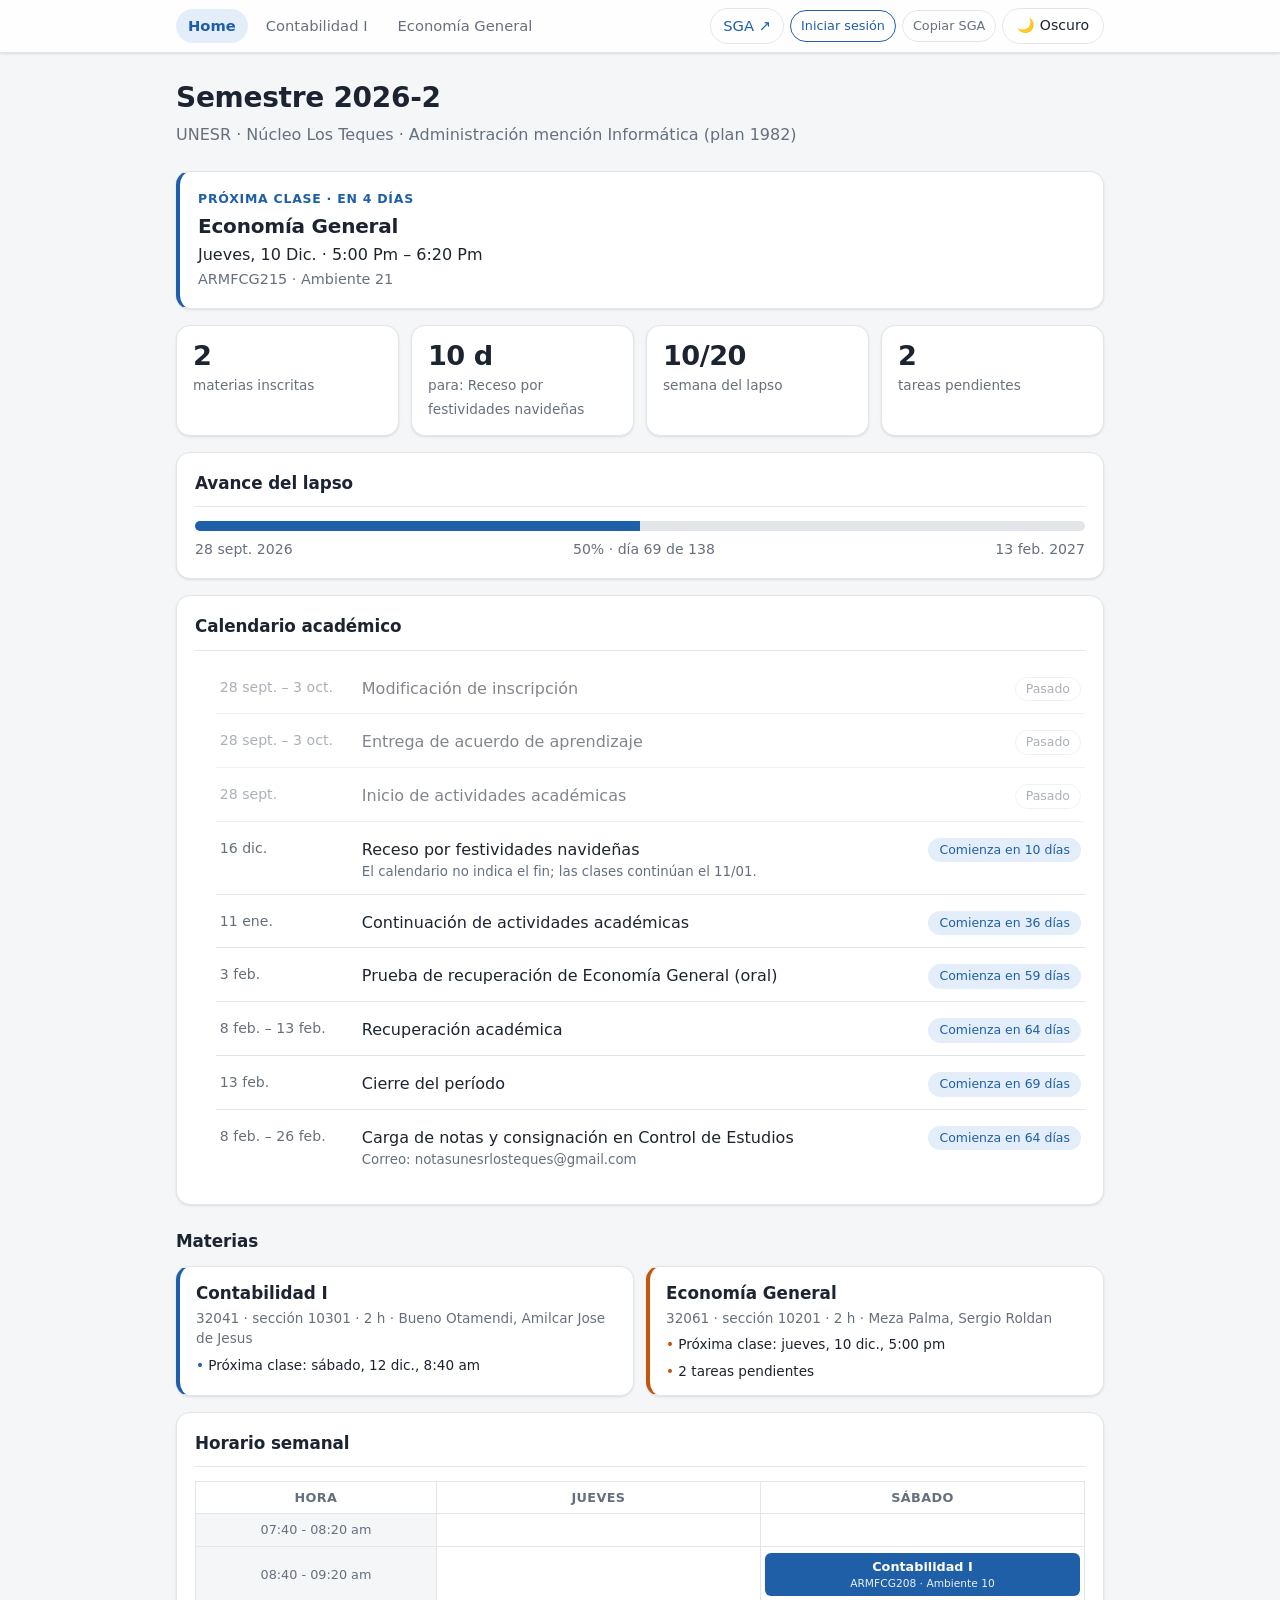
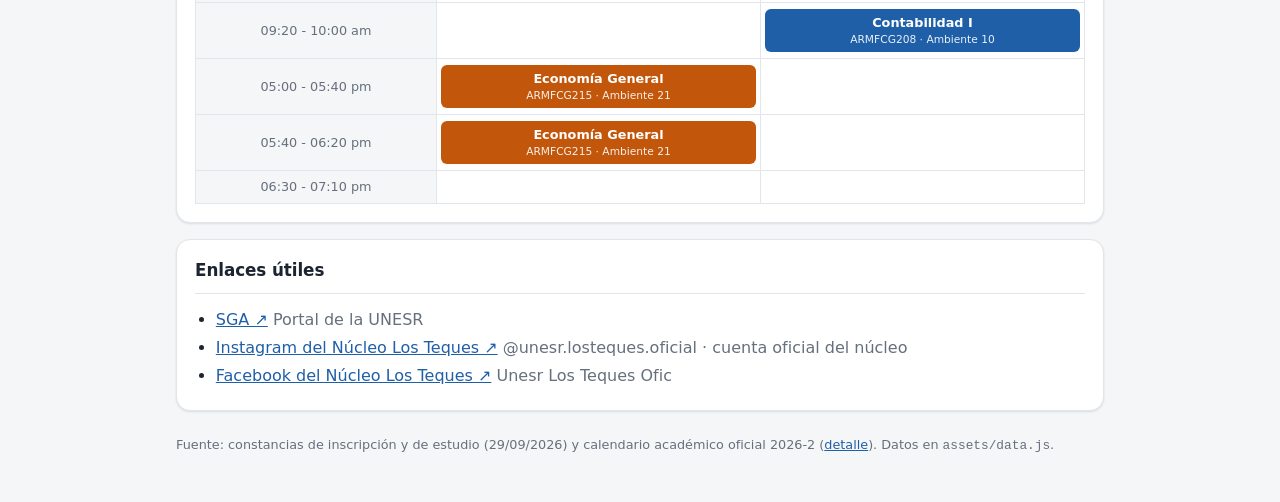
==== docs/index.html @ 752fd614 "Agregar guía para la exposición de las unidades III y IV de Economía General Co-Authored-By: Claude " ====
<!doctype html>
<html lang="es">
<head>
<meta charset="utf-8">
<meta name="viewport" content="width=device-width, initial-scale=1">
<title>UNESR 2026-2 · Home</title>
<link rel="icon" href="data:image/svg+xml,%3Csvg xmlns=%27http://www.w3.org/2000/svg%27 viewBox=%270 0 32 32%27%3E%3Crect width=%2732%27 height=%2732%27 rx=%277%27 fill=%27%231f5fa8%27/%3E%3Ctext x=%2716%27 y=%2722%27 font-size=%2717%27 text-anchor=%27middle%27 fill=%27white%27 font-family=%27sans-serif%27 font-weight=%27700%27%3EU%3C/text%3E%3C/svg%3E">
<meta name="theme-color" content="#1f5fa8">
<link rel="stylesheet" href="assets/style.css?v=20261106095344">
</head>
<body data-root="">
<nav class="top" id="nav"></nav>
<main>
  <h1 id="titulo"></h1>
  <p class="sub" id="sub"></p>

  <section class="card proxima" id="proxima" aria-live="polite"></section>

  <section class="kpis" id="kpis"></section>

  <section class="card">
    <h2>Avance del lapso</h2>
    <div class="bar"><i id="prog"></i></div>
    <div class="row"><span id="ini"></span><span id="pct"></span><span id="fin"></span></div>
  </section>

  <section class="card">
    <h2>Calendario académico</h2>
    <div id="hitos"></div>
  </section>

  <h2>Materias</h2>
  <section class="mats" id="mats"></section>

  <section class="card">
    <h2>Horario semanal</h2>
    <div id="horario"></div>
  </section>

  <section class="card">
    <h2>Enlaces útiles</h2>
    <div id="enlaces"></div>
  </section>

  <section class="card" id="card-privado" hidden>
    <h2>Perfil académico <span class="muted">· solo tú</span></h2>
    <div id="perfil"></div>
    <details>
      <summary>Editar datos privados (JSON)</summary>
      <p><label>Importar perfil desde archivo: <input type="file" id="importar" accept=".json,application/json"></label></p>
      <textarea id="json" rows="16" spellcheck="false"></textarea>
      <p><button class="btn" id="guardar" type="button">Guardar</button> <span class="muted" id="msg"></span></p>
    </details>
  </section>

  <footer>Fuente: constancias de inscripción y de estudio (29/09/2026) y calendario académico oficial 2026-2 (<a href="https://github.com/krojasalfaro7/UNESR-2026-2/blob/develop/Documentos/CALENDARIO.md">detalle</a>). Datos en <code>assets/data.js</code>.</footer>
</main>
<script src="assets/data.js?v=20261106095344"></script>
<script src="assets/app.js?v=20261106095344"></script>
<script type="module" src="assets/privado.js?v=20261106095344"></script>
</body>
</html>
---- docs/assets/style.css ----
:root {
  --bg: #f5f6f8; --card: #fff; --text: #1b2430; --muted: #66707d;
  --line: #e2e6ea; --accent: #1f5fa8; --accent-soft: #e4eefa;
  --a: #1f5fa8; --b: #c2570c; --warn: #fff4d6; --warn-line: #e6c56a;
  --shadow: 0 1px 2px rgba(16,24,40,.05), 0 1px 3px rgba(16,24,40,.06);
  --shadow-h: 0 4px 14px rgba(16,24,40,.10);
}
@media (prefers-color-scheme: dark) {
  :root:not([data-theme="light"]) {
    --bg: #12161b; --card: #1a2028; --text: #e6e9ed; --muted: #99a3b0;
    --line: #2b333d; --accent: #6aa7ec; --accent-soft: #1d2b3d;
    --a: #6aa7ec; --b: #f0925a; --warn: #33290f; --warn-line: #6b5820;
    --shadow: 0 1px 2px rgba(0,0,0,.4); --shadow-h: 0 4px 14px rgba(0,0,0,.5);
  }
}
:root[data-theme="dark"] {
  --bg: #12161b; --card: #1a2028; --text: #e6e9ed; --muted: #99a3b0;
  --line: #2b333d; --accent: #6aa7ec; --accent-soft: #1d2b3d;
  --a: #6aa7ec; --b: #f0925a; --warn: #33290f; --warn-line: #6b5820;
  --shadow: 0 1px 2px rgba(0,0,0,.4); --shadow-h: 0 4px 14px rgba(0,0,0,.5);
}
* { box-sizing: border-box; }
body { margin: 0; background: var(--bg); color: var(--text);
  font: 16px/1.5 system-ui, -apple-system, "Segoe UI", sans-serif; }
a { color: var(--accent); }
main { max-width: 960px; margin: 0 auto; padding: 24px 16px 48px; }
h1 { font-size: 1.6rem; margin: 0; }
h2 { font-size: 1.05rem; margin: 0 0 12px; }
.sub { color: var(--muted); margin: 4px 0 24px; }
.muted { color: var(--muted); }

nav.top { background: var(--card); border-bottom: 1px solid var(--line); position: sticky; top: 0; z-index: 5; }
nav.top .in { max-width: 960px; margin: 0 auto; padding: 8px 16px; display: flex; gap: 6px; align-items: center; flex-wrap: wrap; }
nav.top a { text-decoration: none; color: var(--muted); padding: 6px 12px; border-radius: 99px; font-size: .92rem; white-space: nowrap; }
nav.top a:hover { color: var(--text); background: var(--bg); }
nav.top a.on { color: var(--accent); background: var(--accent-soft); font-weight: 600; }
nav.top .sp { flex: 1; }
nav.top a.sga { color: var(--accent); border: 1px solid var(--line); }
#copiar, #sesion { background: none; color: var(--muted); border: 1px solid var(--line); border-radius: 99px; padding: 5px 10px; font: inherit; font-size: .8rem; cursor: pointer; white-space: nowrap; }
#copiar:hover, #sesion:hover { color: var(--text); border-color: var(--accent); }

.ok { color: #1a7f4b; font-weight: 600; }
.bad { color: #c62828; font-weight: 600; }
:root[data-theme="dark"] .ok { color: #5fd18f; }
:root[data-theme="dark"] .bad { color: #ff7b7b; }
@media (prefers-color-scheme: dark) {
  :root:not([data-theme="light"]) .ok { color: #5fd18f; }
  :root:not([data-theme="light"]) .bad { color: #ff7b7b; }
}

.tl { list-style: none; margin: 0; padding: 0; }
.tl li { display: flex; gap: 12px; align-items: flex-start; padding: 10px 0; border-bottom: 1px solid var(--line); }
.tl li:last-child { border-bottom: 0; }
.tl .fecha { min-width: 130px; color: var(--muted); font-size: .88rem; }
.tl .que { flex: 1; }
.tl .que small { display: block; color: var(--muted); }
.tl .est { font-size: .78rem; border-radius: 99px; padding: 2px 10px; white-space: nowrap; border: 1px solid var(--line); color: var(--muted); }
.tl li.curso .est { background: var(--warn); border-color: var(--warn-line); color: var(--text); font-weight: 600; }
.tl li.prox .est { background: var(--accent-soft); border-color: transparent; color: var(--accent); }
.tl li.pasado { opacity: .55; }
@media (max-width: 560px) { .tl li { flex-wrap: wrap; } .tl .fecha { min-width: 100%; } .tl .que { flex-basis: 100%; } }
#tema { background: var(--card); color: var(--text); border: 1px solid var(--line); border-radius: 99px;
  padding: 6px 14px; font: inherit; font-size: .88rem; cursor: pointer; white-space: nowrap; }
#tema:hover { border-color: var(--accent); }

.card { background: var(--card); border: 1px solid var(--line); border-radius: 12px; padding: 16px; margin-bottom: 16px; }
.kpis { display: grid; grid-template-columns: repeat(auto-fit, minmax(150px, 1fr)); gap: 12px; margin-bottom: 16px; }
.kpi { background: var(--card); border: 1px solid var(--line); border-radius: 12px; padding: 14px 16px; }
.kpi b { display: block; font-size: 1.7rem; line-height: 1.2; }
.kpi span { color: var(--muted); font-size: .85rem; }
.bar { height: 10px; background: var(--line); border-radius: 99px; overflow: hidden; }
.bar > i { display: block; height: 100%; background: var(--accent); }
.row { display: flex; justify-content: space-between; gap: 12px; color: var(--muted); font-size: .88rem; margin-top: 8px; flex-wrap: wrap; }
table { width: 100%; border-collapse: collapse; font-size: .92rem; }
th, td { text-align: left; padding: 8px 10px; border-bottom: 1px solid var(--line); }
th { color: var(--muted); font-weight: 600; font-size: .8rem; text-transform: uppercase; letter-spacing: .03em; }
.scroll { overflow-x: auto; }
.dot { display: inline-block; width: 10px; height: 10px; border-radius: 50%; margin-right: 6px; }
.grid th, .grid td { text-align: center; border: 1px solid var(--line); padding: 6px 4px; font-size: .8rem; }
.grid td.hora { color: var(--muted); white-space: nowrap; background: var(--bg); }
.grid th.hoy { color: var(--accent); background: var(--accent-soft); }
.cls { border-radius: 6px; padding: 4px; font-weight: 600; color: #fff; }
.cls small { display: block; font-weight: 400; opacity: .9; }
.note { background: var(--warn); border: 1px solid var(--warn-line); border-radius: 10px; padding: 10px 12px; font-size: .88rem; margin-top: 12px; }
.empty { color: var(--muted); font-size: .92rem; padding: 4px 0; }
.mats { display: grid; grid-template-columns: repeat(auto-fit, minmax(260px, 1fr)); gap: 12px; margin-bottom: 16px; }
.mat { display: block; text-decoration: none; color: inherit; background: var(--card); border: 1px solid var(--line);
  border-left: 4px solid var(--accent); border-radius: 12px; padding: 14px 16px; }
.mat:hover { border-color: var(--accent); }
.mat b { display: block; font-size: 1.05rem; }
.mat span { color: var(--muted); font-size: .85rem; display: block; }
.crumb { font-size: .85rem; color: var(--muted); margin-bottom: 8px; }
footer { color: var(--muted); font-size: .8rem; margin-top: 24px; }

#json { width: 100%; font: .82rem/1.4 ui-monospace, monospace; background: var(--bg); color: var(--text);
  border: 1px solid var(--line); border-radius: 8px; padding: 10px; }
details summary { cursor: pointer; color: var(--accent); margin: 12px 0 8px; }
.btn { background: var(--accent); color: #fff; border: 0; border-radius: 99px; padding: 6px 16px; font: inherit; cursor: pointer; }

.frm { display: flex; gap: 8px; flex-wrap: wrap; margin-top: 12px; }
.frm input { font: inherit; background: var(--bg); color: var(--text); border: 1px solid var(--line); border-radius: 8px; padding: 6px 8px; min-width: 0; }
.frm input[name="nombre"], .frm input[name="titulo"], .frm input[name="url"], .frm input[name="correo"] { flex: 1 1 180px; }
.mini { width: 5.5rem; font: inherit; background: var(--bg); color: var(--text); border: 1px solid var(--line); border-radius: 8px; padding: 4px 6px; }
.cp, .wa { font-size: .85rem; margin-left: 6px; white-space: nowrap; }
.cp { text-decoration: underline; }
.x { background: none; border: 0; color: var(--muted); cursor: pointer; font: inherit; }
.x:hover { color: #c62828; }

nav.top .links, nav.top .acts { display: flex; gap: 6px; align-items: center; }
nav.top .acts { margin-left: auto; }
@media (max-width: 640px) {
  main { padding: 16px 12px 40px; }
  nav.top { position: static; }
  nav.top .in { flex-direction: column; align-items: stretch; gap: 6px; padding: 8px 12px; }
  nav.top .links, nav.top .acts { overflow-x: auto; flex-wrap: nowrap; scrollbar-width: none; }
  nav.top .acts { margin-left: 0; justify-content: space-between; }
  nav.top a, #copiar, #sesion, #tema { flex: 0 0 auto; }
  #copiar, #sesion, #tema, nav.top a.sga { padding: 5px 10px; font-size: .8rem; }
  .card { padding: 14px; }
  h1 { font-size: 1.35rem; }
}

@media (max-width: 640px) {
  nav.top .acts { gap: 4px; }
  #copiar, #sesion, #tema, nav.top a.sga { padding: 5px 8px; }
  .cls { font-size: .72rem; padding: 3px; }
  .grid td.hora { font-size: .72rem; white-space: normal; }
}

/* ---- Pulido de UI/UX ---- */
html { scroll-behavior: smooth; -webkit-text-size-adjust: 100%; }
body { -webkit-font-smoothing: antialiased; }
:focus-visible { outline: 2px solid var(--accent); outline-offset: 2px; border-radius: 6px; }
button, .btn, a.mat, .card { transition: border-color .15s, box-shadow .15s, background-color .15s, transform .15s; }
button { -webkit-tap-highlight-color: transparent; }
@media (prefers-reduced-motion: reduce) { * { transition: none !important; scroll-behavior: auto !important; } }

h1 { font-size: 1.75rem; letter-spacing: -.01em; }
h2 { font-size: 1.05rem; letter-spacing: -.005em; }
main > h2 { margin: 24px 0 12px; }
.card, .kpi, .mat { box-shadow: var(--shadow); }
.card { border-radius: 14px; padding: 18px; }
.card > h2 { padding-bottom: 10px; margin-bottom: 14px; border-bottom: 1px solid var(--line); }
.kpi { border-radius: 14px; }
.kpi b { letter-spacing: -.02em; }
.kpi .peq { font-size: 1.05rem; text-transform: capitalize; }

nav.top { background: color-mix(in srgb, var(--card) 88%, transparent); backdrop-filter: saturate(1.4) blur(8px); box-shadow: var(--shadow); }
nav.top a[aria-current="page"] { color: var(--accent); background: var(--accent-soft); font-weight: 600; }
#copiar:hover, #sesion:hover, #tema:hover { background: var(--bg); }
#sesion { color: var(--accent); border-color: var(--accent); }

.proxima { display: flex; flex-direction: column; gap: 2px; border-left: 4px solid var(--accent); }
.proxima b { font-size: 1.25rem; letter-spacing: -.01em; }
.proxima .etq { color: var(--accent); font-size: .78rem; font-weight: 700; text-transform: uppercase; letter-spacing: .06em; }
.proxima span:not(.etq) { text-transform: capitalize; }
.proxima .muted { text-transform: none !important; font-size: .9rem; }

.mat { border-left-color: var(--c, var(--accent)); border-radius: 14px; }
.mat:hover { box-shadow: var(--shadow-h); transform: translateY(-1px); border-color: var(--c, var(--accent)); }
.mat span { margin-top: 2px; }
.mat .prox { color: var(--text); font-size: .85rem; margin-top: 6px; }
.mat .prox::before { content: "• "; color: var(--c, var(--accent)); }

.tl li { padding: 12px 4px; }
tbody tr:hover td { background: color-mix(in srgb, var(--accent-soft) 45%, transparent); }
.grid tbody tr:hover td { background: none; }
.grid td { vertical-align: middle; }

.pill { display: inline-block; font-size: .72rem; font-weight: 600; border-radius: 99px; padding: 1px 8px; margin-left: 6px; white-space: nowrap; }
.pill.aviso { background: var(--warn); border: 1px solid var(--warn-line); }
.pill.mal { background: #fde8e8; color: #b42318; border: 1px solid #f5b5b0; }
:root[data-theme="dark"] .pill.mal { background: #3a1717; color: #ff9a92; border-color: #6b2a2a; }
@media (prefers-color-scheme: dark) { :root:not([data-theme="light"]) .pill.mal { background: #3a1717; color: #ff9a92; border-color: #6b2a2a; } }

.empty { background: var(--bg); border: 1px dashed var(--line); border-radius: 10px; padding: 12px; text-align: center; }
.card ol, .card ul { padding-left: 1.3rem; margin: 0; }
.card li { margin: 4px 0; }
.card ol li::marker { color: var(--accent); font-weight: 600; }
.tl { padding: 0; }

.btn { font-weight: 600; padding: 7px 18px; }
.btn:hover { filter: brightness(1.08); box-shadow: var(--shadow-h); }
.btn:active { transform: translateY(1px); }
.frm input:focus, .mini:focus, #json:focus { border-color: var(--accent); outline: none; box-shadow: 0 0 0 3px var(--accent-soft); }
.x { padding: 2px 6px; border-radius: 6px; }
.x:hover { background: var(--bg); }

.cp { background: var(--bg); border: 1px solid var(--line); border-radius: 99px; padding: 1px 10px; text-decoration: none; color: var(--text); }
.cp:hover { border-color: var(--accent); color: var(--accent); }
a.wa { display: inline-block; background: #1a7f4b; color: #fff; border-radius: 99px; padding: 1px 10px; text-decoration: none; font-weight: 600; }
a.wa:hover { filter: brightness(1.12); }

@media (max-width: 640px) {
  nav.top { position: sticky; top: 0; }
  .card { padding: 14px; }
  .kpis { grid-template-columns: repeat(2, 1fr); gap: 10px; }
  .kpi { padding: 12px; }
  .kpi b { font-size: 1.45rem; }
  .card > h2 { margin-bottom: 10px; }
  /* Tablas de datos: la primera columna se mantiene visible al deslizar. */
  .scroll table:not(.grid) th:first-child, .scroll table:not(.grid) td:first-child { position: sticky; left: 0; background: var(--card); }
  .frm > * { flex: 1 1 100%; }
  .frm .btn { flex: 0 0 auto; }
  .tl .fecha { min-width: 100%; font-weight: 600; }
}
@media print {
  nav.top, .frm, .x, #sesion, #copiar, #tema { display: none !important; }
  body { background: #fff; }
  .card, .kpi, .mat { box-shadow: none; break-inside: avoid; }
}

/* ---- Guías de estudio (p. ej. economia-general/exposicion/) ---- */
.guia h3 { font-size: .95rem; margin: 18px 0 8px; color: var(--accent); }
.guia .card p { margin: 0 0 10px; }
.toc { display: flex; flex-wrap: wrap; gap: 6px; margin-bottom: 16px; }
.toc a { text-decoration: none; font-size: .85rem; padding: 4px 12px; border-radius: 99px; background: var(--card); border: 1px solid var(--line); color: var(--text); }
.toc a:hover { border-color: var(--accent); color: var(--accent); }
.guia [id] { scroll-margin-top: 70px; }
.unidad { display: flex; align-items: baseline; gap: 10px; flex-wrap: wrap; font-size: 1.3rem !important; margin: 32px 0 14px !important; }
.unidad span { font-size: .75rem; font-weight: 700; text-transform: uppercase; letter-spacing: .06em; color: #fff; background: var(--a); border-radius: 99px; padding: 3px 12px; }
.unidad.b span { background: var(--b); }
.cols { display: grid; grid-template-columns: repeat(auto-fit, minmax(240px, 1fr)); gap: 12px; margin: 8px 0; }
.caja { background: var(--bg); border: 1px solid var(--line); border-radius: 12px; padding: 12px 14px; }
.caja > b { display: block; font-size: 1rem; }
.caja > small { display: block; color: var(--muted); margin-bottom: 6px; }
.caja p { margin: 6px 0 0 !important; font-size: .93rem; }
.caja ul { margin-top: 6px !important; font-size: .93rem; }
.frase { background: var(--accent-soft); border-left: 4px solid var(--accent); border-radius: 8px; padding: 10px 12px; margin-top: 12px !important; }
.nemo { background: var(--warn); border: 1px solid var(--warn-line); border-radius: 10px; padding: 8px 12px; font-size: .92rem; }
.rasgos li { margin: 6px 0; }
.bloques { min-width: 640px; }
.reparto td, .reparto th { text-align: center; }
.reparto td:first-child { font-weight: 700; }
.comp td:first-child { font-weight: 600; color: var(--muted); }
.linea .fecha { min-width: 110px; font-weight: 600; color: var(--text); }
.linea .est.u3 { color: var(--a); border-color: var(--a); }
.linea .est.u4 { color: var(--b); border-color: var(--b); }
.guia details { border-bottom: 1px solid var(--line); padding: 2px 0; }
.guia details summary { color: var(--text); font-weight: 600; margin: 8px 0; }
.guia details summary::marker { color: var(--accent); }
.guia details p { color: var(--text); margin: 0 0 12px 18px; }
.glos { display: grid; grid-template-columns: minmax(150px, max-content) 1fr; gap: 6px 16px; margin: 0; }
.glos dt { font-weight: 600; }
.glos dd { margin: 0; color: var(--muted); }
@media (max-width: 560px) { .glos { grid-template-columns: 1fr; } .glos dd { margin-bottom: 8px; } .linea .fecha { min-width: 0; } .linea li { flex-wrap: nowrap; } .linea .que { flex-basis: auto; } }
@media print { .toc { display: none; } .guia details { break-inside: avoid; } }
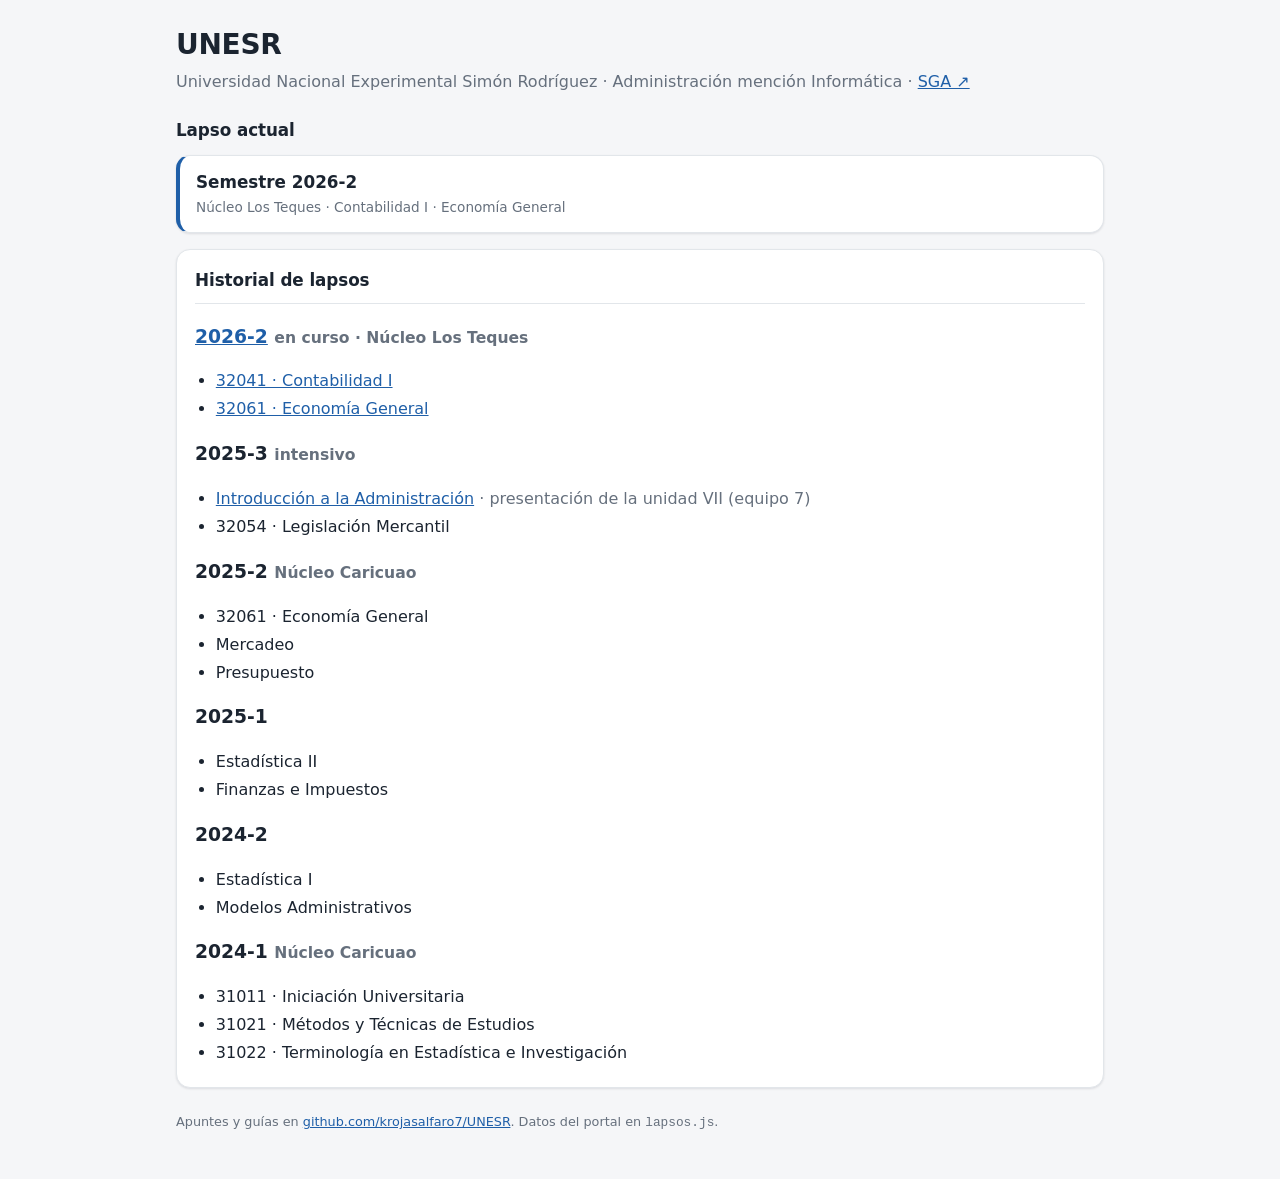
==== commit 329b8a57: "Convertir el repo en el portal UNESR de todos los lapsos El sitio de 2026-2 pasa a docs/2026-2/ (dat" ====
--- a/docs/index.html
+++ b/docs/index.html
@@ -3,60 +3,45 @@
 <head>
 <meta charset="utf-8">
 <meta name="viewport" content="width=device-width, initial-scale=1">
-<title>UNESR 2026-2 · Home</title>
+<title>UNESR · Portal</title>
 <link rel="icon" href="data:image/svg+xml,%3Csvg xmlns=%27http://www.w3.org/2000/svg%27 viewBox=%270 0 32 32%27%3E%3Crect width=%2732%27 height=%2732%27 rx=%277%27 fill=%27%231f5fa8%27/%3E%3Ctext x=%2716%27 y=%2722%27 font-size=%2717%27 text-anchor=%27middle%27 fill=%27white%27 font-family=%27sans-serif%27 font-weight=%27700%27%3EU%3C/text%3E%3C/svg%3E">
 <meta name="theme-color" content="#1f5fa8">
-<link rel="stylesheet" href="assets/style.css?v=20261106095344">
+<script>try { const t = localStorage.getItem("tema"); if (t) document.documentElement.dataset.theme = t; } catch (e) {}</script>
+<link rel="stylesheet" href="assets/style.css?v=20261121233626">
 </head>
-<body data-root="">
-<nav class="top" id="nav"></nav>
+<body>
 <main>
-  <h1 id="titulo"></h1>
-  <p class="sub" id="sub"></p>
+  <h1>UNESR</h1>
+  <p class="sub">Universidad Nacional Experimental Simón Rodríguez · Administración mención Informática · <a href="https://sga.unesr.edu.ve/#/" target="_blank" rel="noopener">SGA ↗</a></p>
 
-  <section class="card proxima" id="proxima" aria-live="polite"></section>
-
-  <section class="kpis" id="kpis"></section>
+  <h2>Lapso actual</h2>
+  <section class="mats" id="actual"></section>
 
   <section class="card">
-    <h2>Avance del lapso</h2>
-    <div class="bar"><i id="prog"></i></div>
-    <div class="row"><span id="ini"></span><span id="pct"></span><span id="fin"></span></div>
+    <h2>Historial de lapsos</h2>
+    <div id="historial"></div>
   </section>
 
-  <section class="card">
-    <h2>Calendario académico</h2>
-    <div id="hitos"></div>
-  </section>
-
-  <h2>Materias</h2>
-  <section class="mats" id="mats"></section>
-
-  <section class="card">
-    <h2>Horario semanal</h2>
-    <div id="horario"></div>
-  </section>
-
-  <section class="card">
-    <h2>Enlaces útiles</h2>
-    <div id="enlaces"></div>
-  </section>
-
-  <section class="card" id="card-privado" hidden>
-    <h2>Perfil académico <span class="muted">· solo tú</span></h2>
-    <div id="perfil"></div>
-    <details>
-      <summary>Editar datos privados (JSON)</summary>
-      <p><label>Importar perfil desde archivo: <input type="file" id="importar" accept=".json,application/json"></label></p>
-      <textarea id="json" rows="16" spellcheck="false"></textarea>
-      <p><button class="btn" id="guardar" type="button">Guardar</button> <span class="muted" id="msg"></span></p>
-    </details>
-  </section>
-
-  <footer>Fuente: constancias de inscripción y de estudio (29/09/2026) y calendario académico oficial 2026-2 (<a href="https://github.com/krojasalfaro7/UNESR-2026-2/blob/develop/Documentos/CALENDARIO.md">detalle</a>). Datos en <code>assets/data.js</code>.</footer>
+  <footer>Apuntes y guías en <a href="https://github.com/krojasalfaro7/UNESR">github.com/krojasalfaro7/UNESR</a>. Datos del portal en <code>lapsos.js</code>.</footer>
 </main>
-<script src="assets/data.js?v=20261106095344"></script>
-<script src="assets/app.js?v=20261106095344"></script>
-<script type="module" src="assets/privado.js?v=20261106095344"></script>
+<script src="lapsos.js?v=20261121233626"></script>
+<script>
+(function () {
+  const esc = t => String(t).replace(/[&<>"']/g, c => ({ "&": "&amp;", "<": "&lt;", ">": "&gt;", '"': "&quot;", "'": "&#39;" }[c]));
+  const actual = LAPSOS.find(l => l.estado === "en curso");
+  if (actual) {
+    document.getElementById("actual").innerHTML =
+      `<a class="mat" href="${actual.url}"><b>Semestre ${esc(actual.id)}</b><span>${actual.nucleo ? "Núcleo " + esc(actual.nucleo) + " · " : ""}${actual.materias.map(m => esc(m.nombre)).join(" · ")}</span></a>`;
+  }
+  const materia = m => {
+    const nombre = (m.codigo ? esc(m.codigo) + " · " : "") + esc(m.nombre);
+    return `<li>${m.url ? `<a href="${m.url}">${nombre}</a>` : nombre}${m.nota ? ` <span class="muted">· ${esc(m.nota)}</span>` : ""}</li>`;
+  };
+  document.getElementById("historial").innerHTML = LAPSOS.map(l => `
+    <h3>${l.url ? `<a href="${l.url}">${esc(l.id)}</a>` : esc(l.id)}
+      <small class="muted">${[l.estado, l.nucleo && "Núcleo " + l.nucleo].filter(Boolean).map(esc).join(" · ")}</small></h3>
+    <ul>${l.materias.map(materia).join("")}</ul>`).join("");
+})();
+</script>
 </body>
 </html>
--- a/docs/assets/style.css
+++ b/docs/assets/style.css
@@ -229,9 +229,25 @@
 .frase { background: var(--accent-soft); border-left: 4px solid var(--accent); border-radius: 8px; padding: 10px 12px; margin-top: 12px !important; }
 .nemo { background: var(--warn); border: 1px solid var(--warn-line); border-radius: 10px; padding: 8px 12px; font-size: .92rem; }
 .rasgos li { margin: 6px 0; }
-.bloques { min-width: 640px; }
-.reparto td, .reparto th { text-align: center; }
-.reparto td:first-child { font-weight: 700; }
+.bloques { min-width: 720px; }
+.recorte { margin: 0 0 12px; }
+.recorte img { display: block; max-width: 100%; max-height: 240px; width: auto; height: auto; border-radius: 10px; border: 1px solid var(--line); }
+.recorte figcaption { font-size: .75rem; color: var(--muted); margin-top: 4px; }
+.decir { background: var(--accent-soft); border-radius: 12px; padding: 12px 14px 8px; margin-bottom: 10px; }
+.decir > b { display: block; margin-bottom: 6px; color: var(--accent); font-size: .78rem; text-transform: uppercase; letter-spacing: .06em; }
+.decir li { margin: 6px 0; }
+.guia details.mas { border: 0; border-top: 1px dashed var(--line); margin-top: 6px; }
+.guia details.mas > summary { color: var(--accent); font-weight: 600; font-size: .92rem; }
+.guia details.mas p { margin: 0 0 10px; }
+.expone.apoyo { color: var(--muted); background: var(--bg); border: 1px solid var(--line); }
+.bloques small { color: var(--muted); font-size: .85rem; }
+.lamina { display: grid; grid-template-columns: minmax(0, 340px) 1fr; gap: 18px; align-items: start; }
+.lamina img { display: block; width: 100%; height: auto; border-radius: 10px; border: 1px solid var(--line); }
+.franjas li { margin: 0 0 10px !important; }
+.franjas b, .franjas span { display: block; }
+.franjas span { color: var(--muted); font-size: .92rem; }
+@media (max-width: 640px) { .lamina { grid-template-columns: 1fr; } }
+.expone { display: inline-block; vertical-align: middle; font-size: .72rem; font-weight: 600; color: var(--accent); background: var(--accent-soft); border-radius: 99px; padding: 2px 10px; margin-left: 6px; letter-spacing: 0; }
 .comp td:first-child { font-weight: 600; color: var(--muted); }
 .linea .fecha { min-width: 110px; font-weight: 600; color: var(--text); }
 .linea .est.u3 { color: var(--a); border-color: var(--a); }
